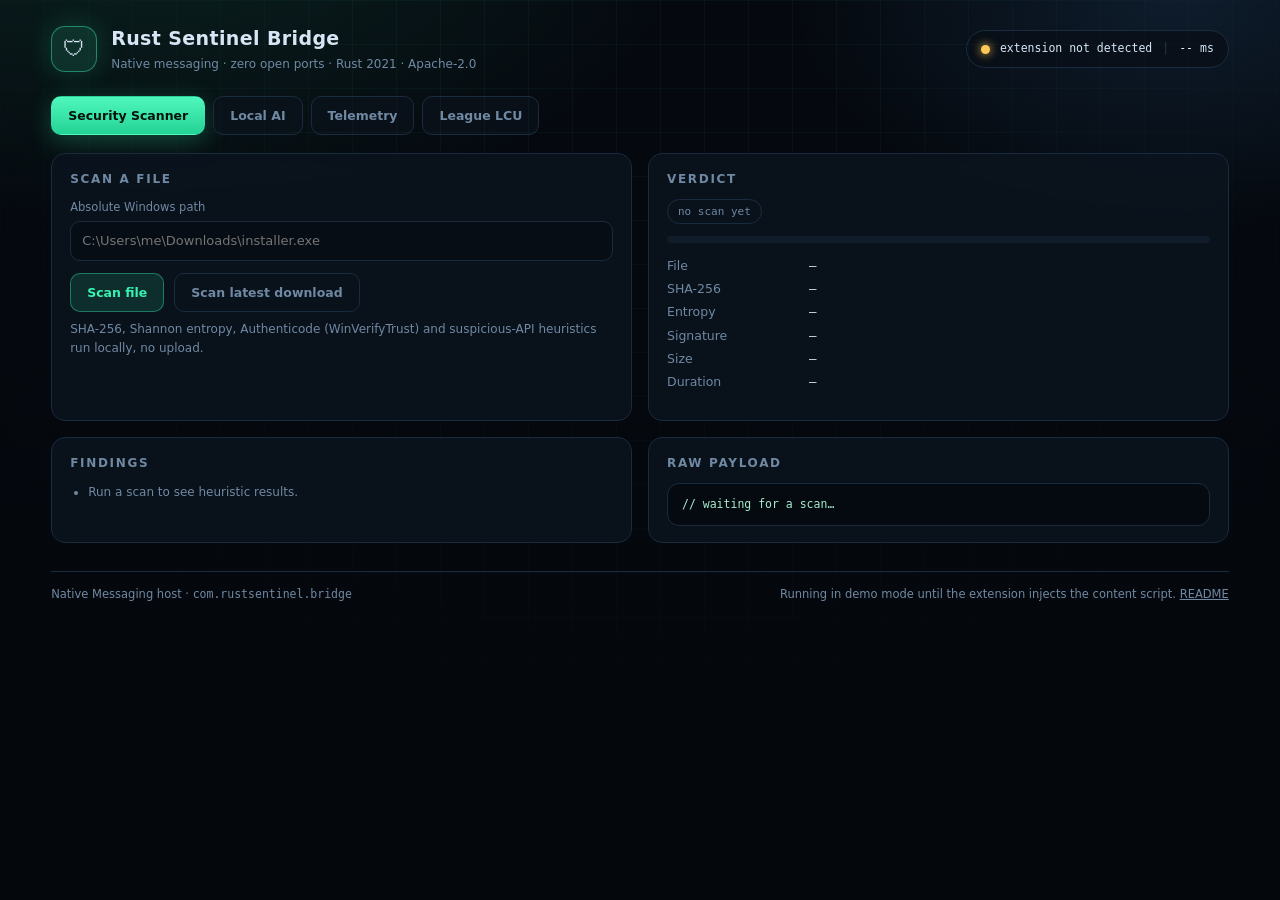
==== web-demo/index.html @ c1215b89 "Initial public release: Rust native messaging host, MV3 extension, web demo, docs, CI" ====
<!DOCTYPE html>
<html lang="en">
<head>
<meta charset="utf-8" />
<meta name="viewport" content="width=device-width, initial-scale=1" />
<title>Rust Sentinel Bridge · Live Demo</title>
<style>
:root {
  color-scheme: dark;
  --bg: #04070c;
  --panel: rgba(12, 20, 31, 0.82);
  --panel-solid: #0b131e;
  --line: #1b2b3f;
  --text: #d7e5f5;
  --muted: #7089a3;
  --accent: #38f2b0;
  --accent-dim: rgba(56, 242, 176, 0.12);
  --info: #4ea8ff;
  --danger: #ff5c7a;
  --warn: #ffc857;
  --mono: "Cascadia Mono", "JetBrains Mono", Consolas, monospace;
}

* { box-sizing: border-box; }

html, body { height: 100%; }

body {
  margin: 0;
  padding: 24px clamp(16px, 4vw, 56px) 56px;
  background:
    radial-gradient(900px 500px at 12% -8%, rgba(56, 242, 176, 0.10), transparent 60%),
    radial-gradient(700px 420px at 92% 0%, rgba(78, 168, 255, 0.12), transparent 55%),
    linear-gradient(180deg, #05090f 0%, var(--bg) 100%);
  color: var(--text);
  font: 14px/1.55 "Segoe UI", system-ui, -apple-system, sans-serif;
  min-height: 100%;
}

body::before {
  content: "";
  position: fixed;
  inset: 0;
  background-image:
    linear-gradient(rgba(56, 242, 176, 0.045) 1px, transparent 1px),
    linear-gradient(90deg, rgba(56, 242, 176, 0.045) 1px, transparent 1px);
  background-size: 44px 44px;
  pointer-events: none;
  mask-image: radial-gradient(circle at 50% 0%, #000 20%, transparent 78%);
}

header.top {
  display: flex;
  flex-wrap: wrap;
  gap: 18px;
  align-items: center;
  justify-content: space-between;
  margin-bottom: 22px;
}

.brand { display: flex; gap: 14px; align-items: center; }

.brand .sigil {
  width: 46px;
  height: 46px;
  border-radius: 14px;
  border: 1px solid rgba(56, 242, 176, 0.45);
  background: var(--accent-dim);
  display: grid;
  place-items: center;
  font-size: 22px;
  box-shadow: 0 0 28px rgba(56, 242, 176, 0.18);
}

h1 { margin: 0; font-size: 19px; letter-spacing: 0.02em; }
.brand p { margin: 2px 0 0; color: var(--muted); font-size: 12px; }

.status-bar {
  display: flex;
  gap: 10px;
  align-items: center;
  padding: 9px 14px;
  border: 1px solid var(--line);
  border-radius: 999px;
  background: rgba(8, 14, 22, 0.75);
  font-family: var(--mono);
  font-size: 11.5px;
}

.dot {
  width: 9px; height: 9px; border-radius: 50%;
  background: var(--danger);
  box-shadow: 0 0 10px currentColor;
  color: var(--danger);
}

.dot.online { background: var(--accent); color: var(--accent); }
.dot.waiting { background: var(--warn); color: var(--warn); }

.status-bar span.sep { color: #24384f; }

nav.tabs {
  display: flex;
  flex-wrap: wrap;
  gap: 8px;
  margin-bottom: 18px;
}

nav.tabs button {
  padding: 9px 16px;
  border-radius: 10px;
  border: 1px solid var(--line);
  background: rgba(10, 18, 28, 0.7);
  color: var(--muted);
  font: inherit;
  font-weight: 600;
  font-size: 12.5px;
  cursor: pointer;
  transition: all 140ms ease;
}

nav.tabs button:hover { color: var(--text); border-color: #2a4763; }

nav.tabs button[aria-selected="true"] {
  color: #04120c;
  background: linear-gradient(180deg, #4ff8bd, #24d295);
  border-color: transparent;
  box-shadow: 0 6px 24px rgba(56, 242, 176, 0.25);
}

main { position: relative; z-index: 1; }

section.panel { display: none; animation: fade 180ms ease-out; }
section.panel.active { display: block; }

@keyframes fade {
  from { opacity: 0; transform: translateY(6px); }
  to { opacity: 1; transform: none; }
}
.grid { display: grid; gap: 16px; }
.grid.two { grid-template-columns: repeat(auto-fit, minmax(320px, 1fr)); }
.grid.three { grid-template-columns: repeat(auto-fit, minmax(220px, 1fr)); }

.card {
  padding: 16px 18px;
  border: 1px solid var(--line);
  border-radius: 14px;
  background: var(--panel);
  backdrop-filter: blur(6px);
}

.card h2 {
  margin: 0 0 10px;
  font-size: 12px;
  letter-spacing: 0.14em;
  text-transform: uppercase;
  color: var(--muted);
  font-weight: 700;
}

.metric { font-family: var(--mono); font-size: 26px; color: var(--accent); }
.metric small { font-size: 12px; color: var(--muted); }

label { display: block; font-size: 11.5px; color: var(--muted); margin-bottom: 4px; }

input, textarea, select {
  width: 100%;
  padding: 9px 11px;
  border-radius: 10px;
  border: 1px solid var(--line);
  background: #070d15;
  color: var(--text);
  font: inherit;
  font-size: 13px;
  outline: none;
}

input:focus, textarea:focus, select:focus { border-color: var(--accent); }

textarea { resize: vertical; min-height: 92px; font-family: var(--mono); font-size: 12.5px; }

.row { display: flex; gap: 10px; flex-wrap: wrap; align-items: flex-end; }
.row > .grow { flex: 1 1 220px; }

button.act {
  padding: 9px 16px;
  border-radius: 10px;
  border: 1px solid rgba(56, 242, 176, 0.4);
  background: var(--accent-dim);
  color: var(--accent);
  font: inherit;
  font-weight: 600;
  font-size: 12.5px;
  cursor: pointer;
  white-space: nowrap;
  transition: all 140ms ease;
}

button.act:hover { background: rgba(56, 242, 176, 0.22); }
button.act:disabled { opacity: 0.45; cursor: not-allowed; }
button.act.ghost { border-color: var(--line); background: transparent; color: var(--muted); }
button.act.danger { border-color: rgba(255, 92, 122, 0.4); background: rgba(255, 92, 122, 0.1); color: var(--danger); }

.badge {
  display: inline-flex;
  align-items: center;
  gap: 6px;
  padding: 3px 10px;
  border-radius: 999px;
  font-family: var(--mono);
  font-size: 11px;
  border: 1px solid var(--line);
  color: var(--muted);
}

.badge.safe { border-color: rgba(56, 242, 176, 0.5); color: var(--accent); background: rgba(56, 242, 176, 0.08); }
.badge.warn { border-color: rgba(255, 200, 87, 0.5); color: var(--warn); background: rgba(255, 200, 87, 0.08); }
.badge.danger { border-color: rgba(255, 92, 122, 0.5); color: var(--danger); background: rgba(255, 92, 122, 0.08); }

pre.out {
  margin: 0;
  padding: 12px 14px;
  border-radius: 12px;
  border: 1px solid var(--line);
  background: #050a10;
  color: #a7eccd;
  font: 11.5px/1.5 var(--mono);
  max-height: 340px;
  overflow: auto;
  white-space: pre-wrap;
  word-break: break-word;
}

.kv { display: grid; grid-template-columns: 130px 1fr; gap: 4px 12px; font-size: 12.5px; }
.kv dt { color: var(--muted); }
.kv dd { margin: 0; font-family: var(--mono); word-break: break-all; }

table { width: 100%; border-collapse: collapse; font-size: 12px; }
th { text-align: left; color: var(--muted); font-weight: 600; font-size: 11px; text-transform: uppercase; letter-spacing: 0.08em; }
th, td { padding: 6px 8px; border-bottom: 1px solid rgba(27, 43, 63, 0.7); }
td.num { text-align: right; font-family: var(--mono); }

.bar { height: 7px; border-radius: 999px; background: #101c29; overflow: hidden; }
.bar > i { display: block; height: 100%; background: linear-gradient(90deg, #24d295, #4ea8ff); transition: width 280ms ease; }

canvas#cpuChart { width: 100%; height: 110px; display: block; }

ul.findings { margin: 0; padding-left: 18px; font-size: 12.5px; }
ul.findings li { margin-bottom: 3px; }

.hint { color: var(--muted); font-size: 12px; margin: 8px 0 0; }

footer.page {
  margin-top: 28px;
  padding-top: 14px;
  border-top: 1px solid var(--line);
  color: var(--muted);
  font-size: 11.5px;
  display: flex;
  justify-content: space-between;
  gap: 12px;
  flex-wrap: wrap;
}

footer.page a { color: var(--muted); }
</style>
</head>
<body>
<header class="top">
  <div class="brand">
    <div class="sigil">🛡</div>
    <div>
      <h1>Rust Sentinel Bridge</h1>
      <p>Native messaging · zero open ports · Rust 2021 · Apache-2.0</p>
    </div>
  </div>
  <div class="status-bar">
    <i class="dot waiting" id="statusDot"></i>
    <span id="statusText">waiting for extension…</span>
    <span class="sep">|</span>
    <span id="latencyText">-- ms</span>
  </div>
</header>

<nav class="tabs" role="tablist">
  <button role="tab" aria-selected="true" data-panel="security">Security Scanner</button>
  <button role="tab" aria-selected="false" data-panel="ollama">Local AI</button>
  <button role="tab" aria-selected="false" data-panel="telemetry">Telemetry</button>
  <button role="tab" aria-selected="false" data-panel="lcu">League LCU</button>
</nav>

<main>
  <section class="panel active" id="panel-security">
    <div class="grid two">
      <div class="card">
        <h2>Scan a file</h2>
        <div class="row">
          <div class="grow">
            <label for="scanPath">Absolute Windows path</label>
            <input id="scanPath" type="text" placeholder="C:\Users\me\Downloads\installer.exe" spellcheck="false" />
          </div>
        </div>
        <div class="row" style="margin-top:12px">
          <button class="act" id="scanPathBtn">Scan file</button>
          <button class="act ghost" id="scanDownloadBtn">Scan latest download</button>
        </div>
        <p class="hint">SHA-256, Shannon entropy, Authenticode (WinVerifyTrust) and suspicious-API heuristics run locally, no upload.</p>
      </div>

      <div class="card">
        <h2>Verdict</h2>
        <div id="verdict"><span class="badge">no scan yet</span></div>
        <div class="bar" style="margin:12px 0 10px"><i id="riskBar" style="width:0%"></i></div>
        <dl class="kv" id="verdictFacts">
          <dt>File</dt><dd id="factName">—</dd>
          <dt>SHA-256</dt><dd id="factHash">—</dd>
          <dt>Entropy</dt><dd id="factEntropy">—</dd>
          <dt>Signature</dt><dd id="factSignature">—</dd>
          <dt>Size</dt><dd id="factSize">—</dd>
          <dt>Duration</dt><dd id="factDuration">—</dd>
        </dl>
      </div>
    </div>

    <div class="grid two" style="margin-top:16px">
      <div class="card">
        <h2>Findings</h2>
        <ul class="findings" id="findings"><li class="hint">Run a scan to see heuristic results.</li></ul>
      </div>
      <div class="card">
        <h2>Raw payload</h2>
        <pre class="out" id="scanRaw">// waiting for a scan…</pre>
      </div>
    </div>
  </section>
  <section class="panel" id="panel-ollama">
    <div class="grid two">
      <div class="card">
        <h2>Local model</h2>
        <div class="row">
          <div class="grow">
            <label for="ollamaEndpoint">Loopback endpoint</label>
            <input id="ollamaEndpoint" type="text" value="http://127.0.0.1:11434" spellcheck="false" />
          </div>
          <button class="act ghost" id="ollamaRefresh">List models</button>
        </div>
        <div class="row" style="margin-top:12px">
          <div class="grow">
            <label for="ollamaModel">Model</label>
            <select id="ollamaModel"><option value="">— list models first —</option></select>
          </div>
        </div>
        <div class="row" style="margin-top:12px">
          <div class="grow">
            <label for="ollamaSystem">System prompt (optional)</label>
            <input id="ollamaSystem" type="text" value="You are a concise Rust security assistant." />
          </div>
        </div>
        <div class="row" style="margin-top:12px">
          <div class="grow">
            <label for="ollamaPrompt">Prompt</label>
            <textarea id="ollamaPrompt" spellcheck="false">Explain in 3 bullets why native messaging beats a localhost HTTP bridge for browser-to-desktop IPC.</textarea>
          </div>
        </div>
        <div class="row" style="margin-top:12px">
          <button class="act" id="ollamaSend">Stream answer</button>
          <span class="badge" id="ollamaStats">idle</span>
        </div>
        <p class="hint">Only <code>127.0.0.1</code>, <code>localhost</code> and <code>[::1]</code> are accepted — the adapter refuses to become an open proxy.</p>
      </div>

      <div class="card">
        <h2>Stream</h2>
        <pre class="out" id="ollamaOut">// no completion yet…</pre>
      </div>
    </div>
  </section>

  <section class="panel" id="panel-telemetry">
    <div class="row" style="margin-bottom:16px">
      <button class="act" id="teleSnapshot">Snapshot</button>
      <button class="act" id="teleStart">Start stream</button>
      <button class="act danger" id="teleStop">Stop</button>
      <span class="badge" id="teleState">idle</span>
    </div>

    <div class="grid three">
      <div class="card">
        <h2>CPU</h2>
        <div class="metric"><span id="cpuValue">—</span><small> %</small></div>
        <div class="bar" style="margin-top:10px"><i id="cpuBar" style="width:0%"></i></div>
        <canvas id="cpuChart" style="margin-top:12px"></canvas>
      </div>
      <div class="card">
        <h2>Memory</h2>
        <div class="metric"><span id="memValue">—</span><small> %</small></div>
        <div class="bar" style="margin-top:10px"><i id="memBar" style="width:0%"></i></div>
        <dl class="kv" style="margin-top:12px">
          <dt>Used</dt><dd id="memUsed">—</dd>
          <dt>Total</dt><dd id="memTotal">—</dd>
          <dt>Swap</dt><dd id="memSwap">—</dd>
        </dl>
      </div>
      <div class="card">
        <h2>Host</h2>
        <dl class="kv">
          <dt>Name</dt><dd id="hostName">—</dd>
          <dt>OS</dt><dd id="hostOs">—</dd>
          <dt>CPU</dt><dd id="hostCpu">—</dd>
          <dt>Cores</dt><dd id="hostCores">—</dd>
          <dt>Uptime</dt><dd id="hostUptime">—</dd>
          <dt>Processes</dt><dd id="hostProcs">—</dd>
        </dl>
      </div>
    </div>

    <div class="grid two" style="margin-top:16px">
      <div class="card">
        <h2>Top processes</h2>
        <table>
          <thead><tr><th>PID</th><th>Name</th><th>CPU</th><th>RAM</th></tr></thead>
          <tbody id="processRows"><tr><td colspan="4" class="hint">no sample yet</td></tr></tbody>
        </table>
      </div>
      <div class="card">
        <h2>Disks</h2>
        <table>
          <thead><tr><th>Mount</th><th>FS</th><th>Used</th><th>Free</th></tr></thead>
          <tbody id="diskRows"><tr><td colspan="4" class="hint">no sample yet</td></tr></tbody>
        </table>
      </div>
    </div>
  </section>

  <section class="panel" id="panel-lcu">
    <div class="row" style="margin-bottom:16px">
      <button class="act" id="lcuStatus">Read client status</button>
      <button class="act ghost" id="lcuChampSelect">Champion select</button>
      <button class="act" id="lcuSubscribe">Subscribe to events</button>
      <button class="act danger" id="lcuUnsubscribe">Stop</button>
    </div>

    <div class="grid two">
      <div class="card">
        <h2>Summoner</h2>
        <dl class="kv">
          <dt>Riot ID</dt><dd id="lcuName">—</dd>
          <dt>Level</dt><dd id="lcuLevel">—</dd>
          <dt>Phase</dt><dd id="lcuPhase">—</dd>
          <dt>Port</dt><dd id="lcuPort">—</dd>
          <dt>Lockfile</dt><dd id="lcuLockfile">—</dd>
          <dt>PID</dt><dd id="lcuPid">—</dd>
        </dl>
        <p class="hint">Credentials are read from the Riot Client <code>lockfile</code> and never leave the host process.</p>
      </div>
      <div class="card">
        <h2>Event log</h2>
        <pre class="out" id="lcuLog">// idle…</pre>
      </div>
    </div>
  </section>
</main>

<footer class="page">
  <span>Native Messaging host · <code>com.rustsentinel.bridge</code></span>
  <span>Running in demo mode until the extension injects the content script. <a href="../README.md">README</a></span>
</footer>

<script>
(() => {
  "use strict";

  const CHANNEL = "rust-sentinel-bridge";
  const pending = new Map();
  const $ = (id) => document.getElementById(id);

  function fmtBytes(bytes) {
    const value = Number(bytes);
    if (!Number.isFinite(value) || value <= 0) {
      return "0 B";
    }
    const units = ["B", "KB", "MB", "GB", "TB"];
    const power = Math.min(Math.floor(Math.log(value) / Math.log(1024)), units.length - 1);
    return `${(value / 1024 ** power).toFixed(power === 0 ? 0 : 1)} ${units[power]}`;
  }

  function fmtDuration(seconds) {
    const total = Math.max(0, Math.floor(Number(seconds) || 0));
    const days = Math.floor(total / 86400);
    const hours = Math.floor((total % 86400) / 3600);
    const minutes = Math.floor((total % 3600) / 60);
    return days > 0 ? `${days}d ${hours}h` : `${hours}h ${minutes}m`;
  }

  function setConnection(online, label) {
    const dot = $("statusDot");
    dot.className = `dot ${online ? "online" : "waiting"}`;
    $("statusText").textContent = label;
  }

  function setLatency(ms) {
    $("latencyText").textContent = `${Math.max(1, Math.round(ms))} ms`;
  }

  function recordLatency(startedAt) {
    if (typeof startedAt === "number") {
      setLatency(performance.now() - startedAt);
    }
  }

  function request(adapter, action, payload = {}, handlers = {}) {
    const id = crypto.randomUUID();
    pending.set(id, { ...handlers, startedAt: performance.now() });
    window.postMessage(
      { channel: CHANNEL, direction: "to-extension", message: { id, adapter, action, payload } },
      "*"
    );
    return id;
  }

  function dispatch(frame) {
    const entry = pending.get(frame.id);

    if (!entry) {
      if (frame.event === "STREAM" && streamSinks.has(frame.adapter)) {
        streamSinks.get(frame.adapter)(frame.data || {});
        return;
      }
      if (frame.event === "STATUS" && frame.data && frame.data.connected !== undefined) {
        setConnection(Boolean(frame.data.connected), frame.data.message || "bridge");
      }
      return;
    }

    switch (frame.event) {
      case "STATUS":
        if (entry.onStatus) {
          entry.onStatus(frame.data || {});
        }
        break;
      case "STREAM":
        if (entry.onStream) {
          entry.onStream(frame.data || {});
        }
        break;
      case "RESULT":
        pending.delete(frame.id);
        recordLatency(entry.startedAt);
        if (entry.onResult) {
          entry.onResult(frame.data || {});
        }
        break;
      case "ERROR":
        pending.delete(frame.id);
        if (entry.onError) {
          entry.onError(frame.data || {});
        }
        break;
      default:
        break;
    }
  }

  window.addEventListener("message", (event) => {
    if (event.source !== window) {
      return;
    }
    const message = event.data;
    if (!message || message.channel !== CHANNEL || message.direction !== "to-page") {
      return;
    }
    if (message.frame) {
      dispatch(message.frame);
    }
  });

  function ping(quiet) {
    const startedAt = performance.now();
    request(
      "core",
      "PING",
      { from: "web-demo" },
      {
        onResult(data) {
          setLatency(performance.now() - startedAt);
          setConnection(true, "bridge online");
          if (!quiet) {
            console.info("[bridge] ping", data);
          }
        },
        onError(error) {
          setConnection(false, error.code || "bridge error");
        }
      }
    );
  }

  for (const tab of document.querySelectorAll("nav.tabs [data-panel]")) {
    tab.addEventListener("click", () => {
      for (const other of document.querySelectorAll("nav.tabs [data-panel]")) {
        other.setAttribute("aria-selected", String(other === tab));
      }
      for (const panel of document.querySelectorAll("section.panel")) {
        panel.classList.toggle("active", panel.id === `panel-${tab.dataset.panel}`);
      }
    });
  }

  function stdout(element, text) {
    element.textContent = text;
    element.scrollTop = element.scrollHeight;
  }

  const RISK_CLASS = { SAFE: "safe", UNSIGNED_WARNING: "warn", HIGH_RISK: "danger" };

  function renderScan(report) {
    const risk = report.riskLevel || "SAFE";
    const badgeClass = RISK_CLASS[risk] || "";
    $("verdict").innerHTML = "";

    const badge = document.createElement("span");
    badge.className = `badge ${badgeClass}`;
    badge.textContent = `${risk} · ${report.riskScore ?? 0}/100`;
    $("verdict").appendChild(badge);

    $("riskBar").style.width = `${Math.min(100, Number(report.riskScore) || 0)}%`;
    $("factName").textContent = report.fileName || report.path || "—";
    $("factHash").textContent = report.sha256 || "—";
    $("factEntropy").textContent =
      report.entropy === undefined ? "—" : `${report.entropy} bits/byte`;
    $("factSignature").textContent = report.signature
      ? `${report.signature.status} (${report.signature.winVerifyTrustCode})`
      : "—";
    $("factSize").textContent =
      report.sizeBytes === undefined
        ? "—"
        : `${fmtBytes(report.sizeBytes)} · .${report.extension || "?"}${report.isPortableExecutable ? " · PE" : ""}`;
    $("factDuration").textContent =
      report.durationMs === undefined ? "—" : `${report.durationMs} ms`;

    const findings = $("findings");
    findings.innerHTML = "";
    const items = Array.isArray(report.findings) ? report.findings.slice() : [];
    if (report.recommendation) {
      items.push(`Recommendation: ${report.recommendation}`);
    }
    for (const line of items) {
      const li = document.createElement("li");
      li.textContent = line;
      findings.appendChild(li);
    }
    if (items.length === 0) {
      findings.innerHTML = "<li class=\"hint\">No findings reported.</li>";
    }

    stdout($("scanRaw"), JSON.stringify(report, null, 2));
  }

  function scanFailure(error) {
    $("verdict").innerHTML = `<span class="badge danger">${error.code || "ERROR"}</span>`;
    $("riskBar").style.width = "0%";
    stdout($("scanRaw"), `${error.code || "ERROR"}: ${error.message || "unknown failure"}`);
  }

  $("scanPathBtn").addEventListener("click", () => {
    const path = $("scanPath").value.trim();
    if (!path) {
      stdout($("scanRaw"), "Provide an absolute path, for example C:\\Users\\me\\Downloads\\setup.exe");
      return;
    }
    stdout($("scanRaw"), `scanning ${path} …`);
    request(
      "security_scanner",
      "SCAN_FILE",
      { path },
      {
        onStatus: (data) =>
          stdout(
            $("scanRaw"),
            `$ ${data.message || "working"}\n${JSON.stringify(
              Object.fromEntries(Object.entries(data).filter(([key]) => key !== "message")),
              null,
              2
            )}`
          ),
        onResult: renderScan,
        onError: scanFailure
      }
    );
  });

  $("scanDownloadBtn").addEventListener("click", () => {
    stdout($("scanRaw"), "locating the newest file in Downloads …");
    request("security_scanner", "SCAN_DOWNLOADS_LATEST", {}, {
      onStatus: (data) => stdout($("scanRaw"), `$ ${data.message || "working"}`),
      onResult: renderScan,
      onError: scanFailure
    });
  });

  const streamSinks = new Map();

  // ---------------------------------------------------------------- Ollama --

  let completion = "";

  $("ollamaRefresh").addEventListener("click", () => {
    const endpoint = $("ollamaEndpoint").value.trim();
    stdout($("ollamaOut"), `GET ${endpoint}/api/tags …`);
    request(
      "ollama_bridge",
      "LIST_MODELS",
      { endpoint },
      {
        onResult(data) {
          const select = $("ollamaModel");
          select.innerHTML = "";
          const models = Array.isArray(data.models) ? data.models : [];
          if (models.length === 0) {
            const option = document.createElement("option");
            option.value = "";
            option.textContent = "— no models pulled —";
            select.appendChild(option);
          }
          for (const model of models) {
            const option = document.createElement("option");
            option.value = model.name;
            option.textContent = `${model.name} · ${model.parameterSize || "?"} · ${model.quantization || "?"}`;
            select.appendChild(option);
          }
          stdout(
            $("ollamaOut"),
            `reachable: ${data.reachable}\nmodels: ${data.count}\n\n${JSON.stringify(models, null, 2)}`
          );
          $("ollamaStats").textContent = `${data.count} model(s)`;
        },
        onError(error) {
          stdout($("ollamaOut"), `${error.code}: ${error.message}`);
          $("ollamaStats").textContent = "error";
        }
      }
    );
  });

  $("ollamaSend").addEventListener("click", () => {
    const model = $("ollamaModel").value;
    const prompt = $("ollamaPrompt").value.trim();
    if (!model) {
      stdout($("ollamaOut"), "Pick a model first (List models).");
      return;
    }
    if (!prompt) {
      stdout($("ollamaOut"), "Write a prompt first.");
      return;
    }

    completion = "";
    const startedAt = performance.now();
    let chunks = 0;
    stdout($("ollamaOut"), "");
    $("ollamaStats").textContent = "streaming…";

    request(
      "ollama_bridge",
      "CHAT_STREAM",
      {
        endpoint: $("ollamaEndpoint").value.trim(),
        model,
        prompt,
        system: $("ollamaSystem").value.trim() || undefined
      },
      {
        onStream(data) {
          chunks += 1;
          completion += data.content || "";
          stdout($("ollamaOut"), completion);
          $("ollamaStats").textContent = `${chunks} chunk(s) · ${Math.round(performance.now() - startedAt)} ms`;
        },
        onResult(data) {
          completion = data.content || completion;
          stdout($("ollamaOut"), completion || "(empty answer)");
          const tokens = data.evalCount ? ` · ${data.evalCount} tokens` : "";
          $("ollamaStats").textContent = `done · ${chunks} chunk(s)${tokens} · ${Math.round(performance.now() - startedAt)} ms`;
        },
        onError(error) {
          stdout($("ollamaOut"), `${error.code}: ${error.message}`);
          $("ollamaStats").textContent = "error";
        }
      }
    );
  });

  // ------------------------------------------------------------- Telemetry --

  const cpuHistory = [];

  function drawCpuChart() {
    const canvas = $("cpuChart");
    const ratio = window.devicePixelRatio || 1;
    const width = canvas.clientWidth || 240;
    const height = canvas.clientHeight || 110;
    if (canvas.width !== Math.floor(width * ratio) || canvas.height !== Math.floor(height * ratio)) {
      canvas.width = Math.floor(width * ratio);
      canvas.height = Math.floor(height * ratio);
    }

    const context = canvas.getContext("2d");
    context.setTransform(ratio, 0, 0, ratio, 0, 0);
    context.clearRect(0, 0, width, height);

    context.strokeStyle = "rgba(78, 168, 255, 0.18)";
    context.lineWidth = 1;
    for (let line = 1; line < 4; line += 1) {
      const y = (height / 4) * line;
      context.beginPath();
      context.moveTo(0, y);
      context.lineTo(width, y);
      context.stroke();
    }

    if (cpuHistory.length < 2) {
      return;
    }

    const step = width / Math.max(1, cpuHistory.length - 1);
    context.beginPath();
    cpuHistory.forEach((value, index) => {
      const x = index * step;
      const y = height - (Math.min(100, Math.max(0, value)) / 100) * height;
      if (index === 0) {
        context.moveTo(x, y);
      } else {
        context.lineTo(x, y);
      }
    });
    context.strokeStyle = "#38f2b0";
    context.lineWidth = 2;
    context.stroke();

    context.lineTo(width, height);
    context.lineTo(0, height);
    context.closePath();
    const gradient = context.createLinearGradient(0, 0, 0, height);
    gradient.addColorStop(0, "rgba(56, 242, 176, 0.35)");
    gradient.addColorStop(1, "rgba(56, 242, 176, 0.02)");
    context.fillStyle = gradient;
    context.fill();
  }

  function renderSnapshot(snapshot) {
    const cpu = snapshot.cpu || {};
    const memory = snapshot.memory || {};
    const host = snapshot.host || {};

    $("cpuValue").textContent = cpu.usagePercent ?? "—";
    $("cpuBar").style.width = `${Math.min(100, Number(cpu.usagePercent) || 0)}%`;
    cpuHistory.push(Number(cpu.usagePercent) || 0);
    while (cpuHistory.length > 60) {
      cpuHistory.shift();
    }
    drawCpuChart();

    $("memValue").textContent = memory.usagePercent ?? "—";
    $("memBar").style.width = `${Math.min(100, Number(memory.usagePercent) || 0)}%`;
    $("memUsed").textContent = fmtBytes(memory.usedBytes);
    $("memTotal").textContent = fmtBytes(memory.totalBytes);
    $("memSwap").textContent = `${fmtBytes(memory.swapUsedBytes)} / ${fmtBytes(memory.swapTotalBytes)}`;

    $("hostName").textContent = host.name || "—";
    $("hostOs").textContent = `${host.osName || "?"} ${host.osVersion || ""}`.trim();
    $("hostCpu").textContent = host.cpuBrand || "—";
    $("hostCores").textContent = `${host.physicalCores || 0} physical / ${host.logicalCores || 0} logical`;
    $("hostUptime").textContent = fmtDuration(snapshot.uptimeSeconds);
    $("hostProcs").textContent = snapshot.processCount ?? "—";

    const processRows = $("processRows");
    processRows.innerHTML = "";
    for (const process of snapshot.topCpuProcesses || []) {
      const row = document.createElement("tr");
      row.innerHTML = `<td class="num">${process.pid}</td><td>${process.name}</td><td class="num">${process.cpuPercent}%</td><td class="num">${fmtBytes(process.memoryBytes)}</td>`;
      processRows.appendChild(row);
    }
    if (!processRows.children.length) {
      processRows.innerHTML = '<tr><td colspan="4" class="hint">process list not requested</td></tr>';
    }

    const diskRows = $("diskRows");
    diskRows.innerHTML = "";
    for (const disk of snapshot.disks || []) {
      const row = document.createElement("tr");
      row.innerHTML = `<td>${disk.mountPoint}</td><td>${disk.fileSystem}</td><td class="num">${fmtBytes(disk.usedBytes)} (${disk.usagePercent}%)</td><td class="num">${fmtBytes(disk.availableBytes)}</td>`;
      diskRows.appendChild(row);
    }
    if (!diskRows.children.length) {
      diskRows.innerHTML = '<tr><td colspan="4" class="hint">no disks reported</td></tr>';
    }
  }

  function telemetryError(error) {
    $("teleState").textContent = error.code || "error";
    $("teleState").className = "badge danger";
  }

  $("teleSnapshot").addEventListener("click", () => {
    $("teleState").textContent = "sampling…";
    $("teleState").className = "badge";
    request("system_monitor", "GET_SNAPSHOT", {}, {
      onResult(data) {
        renderSnapshot(data);
        $("teleState").textContent = "snapshot";
        $("teleState").className = "badge safe";
      },
      onError: telemetryError
    });
  });

  $("teleStart").addEventListener("click", () => {
    $("teleState").textContent = "streaming";
    $("teleState").className = "badge safe";
    streamSinks.set("system_monitor", renderSnapshot);
    request("system_monitor", "START_TELEMETRY", { intervalMs: 1000 }, { onError: telemetryError });
  });

  $("teleStop").addEventListener("click", () => {
    streamSinks.delete("system_monitor");
    request("system_monitor", "STOP_TELEMETRY", {}, {
      onResult() {
        $("teleState").textContent = "idle";
        $("teleState").className = "badge";
      },
      onError: telemetryError
    });
  });

  // ------------------------------------------------------------------- LCU --

  function lcuLog(line) {
    const element = $("lcuLog");
    const stamp = new Date().toLocaleTimeString();
    stdout(element, `${element.textContent === "// idle…" ? "" : `${element.textContent}\n`}[${stamp}] ${line}`);
  }

  function lcuError(error) {
    lcuLog(`${error.code || "ERROR"}: ${error.message || ""}`);
  }

  $("lcuStatus").addEventListener("click", () => {
    lcuLog("reading lockfile + summoner …");
    request("lol_lcu", "GET_STATUS", {}, {
      onResult(data) {
        const summoner = data.summoner || {};
        const riotId = [summoner.gameName, summoner.tagLine].filter(Boolean).join("#");
        $("lcuName").textContent = summoner.displayName || riotId || "—";
        $("lcuLevel").textContent = summoner.summonerLevel ?? "—";
        $("lcuPhase").textContent = data.gameflowPhase ?? "—";
        $("lcuPort").textContent = data.port ?? "—";
        $("lcuLockfile").textContent = data.lockfile ?? "—";
        $("lcuPid").textContent = data.processId ?? "—";
        lcuLog(`connected on ${data.baseUrl || "?"} · phase ${data.gameflowPhase}`);
      },
      onError: lcuError
    });
  });

  $("lcuChampSelect").addEventListener("click", () => {
    request("lol_lcu", "GET_CHAMP_SELECT", {}, {
      onResult(data) {
        lcuLog(data.inChampSelect ? `champion select: ${JSON.stringify(data.session).slice(0, 400)}` : data.reason || "not in champion select");
      },
      onError: lcuError
    });
  });

  $("lcuSubscribe").addEventListener("click", () => {
    streamSinks.set("lol_lcu", (event) => {
      const payload = event.payload === undefined ? "" : ` ${JSON.stringify(event.payload).slice(0, 500)}`;
      lcuLog(`#${event.sequence} ${event.event}${payload}`);
    });
    request("lol_lcu", "SUBSCRIBE_CHAMP_SELECT", {}, {
      onStatus: (data) => lcuLog(data.message || "subscribing"),
      onResult(data) {
        if (data.streaming) {
          lcuLog(`subscribed to ${data.event} (retry ${data.reconnectDelayMs} ms)`);
        }
      },
      onError: lcuError
    });
  });

  $("lcuUnsubscribe").addEventListener("click", () => {
    streamSinks.delete("lol_lcu");
    request("lol_lcu", "STOP_SUBSCRIPTION", {}, {
      onResult: () => lcuLog("subscription stopped"),
      onError: lcuError
    });
  });

  // -------------------------------------------------------------- bootstrap --

  window.addEventListener("resize", drawCpuChart);

  ping(false);
  setInterval(() => ping(true), 5000);

  if (!window.chrome || !window.chrome.runtime || !window.chrome.runtime.id) {
    setConnection(false, "extension not detected");
  }
})();
</script>


</body>
</html>
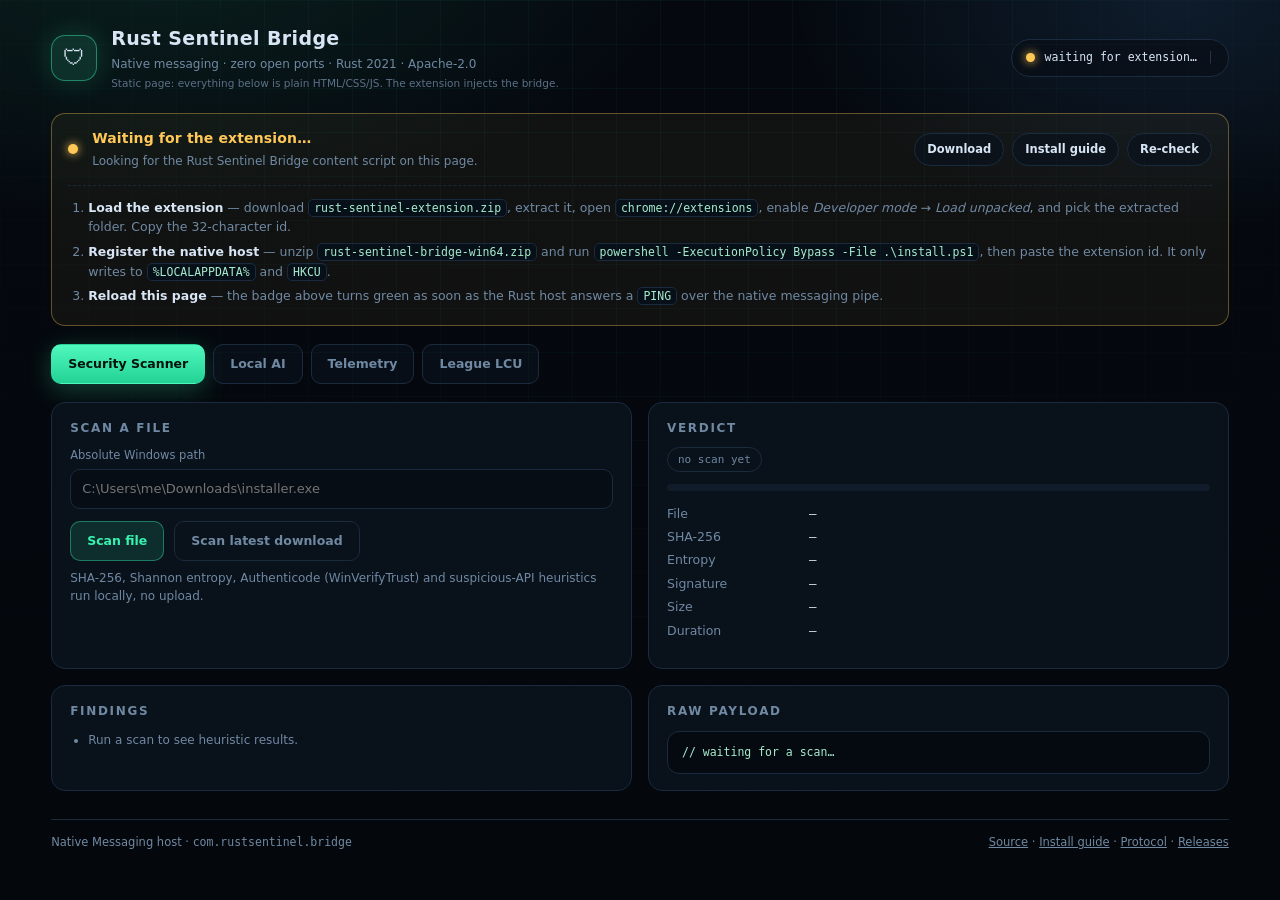
==== commit d08cca57: "feat: zero-friction releases, one-shot installer, live demo status and README overhaul - release.yml" ====
--- a/web-demo/index.html
+++ b/web-demo/index.html
@@ -74,6 +74,7 @@
 
 h1 { margin: 0; font-size: 19px; letter-spacing: 0.02em; }
 .brand p { margin: 2px 0 0; color: var(--muted); font-size: 12px; }
+.brand p.sub { margin-top: 1px; font-size: 10.5px; color: #5b7089; }
 
 .status-bar {
   display: flex;
@@ -98,6 +99,83 @@
 .dot.waiting { background: var(--warn); color: var(--warn); }
 
 .status-bar span.sep { color: #24384f; }
+
+.connect {
+  display: grid;
+  grid-template-columns: auto minmax(220px, 1fr) auto;
+  gap: 6px 14px;
+  align-items: center;
+  padding: 14px 16px;
+  margin-bottom: 18px;
+  border: 1px solid var(--line);
+  border-radius: 14px;
+  background: rgba(8, 14, 22, 0.72);
+  transition: border-color 160ms ease, background 160ms ease;
+}
+
+.connect .dot { width: 10px; height: 10px; }
+
+.connect h2 { margin: 0; font-size: 14px; font-weight: 700; letter-spacing: 0.01em; }
+.connect p { margin: 2px 0 0; color: var(--muted); font-size: 12px; }
+
+.connect.waiting { border-color: rgba(255, 200, 87, 0.35); background: rgba(255, 200, 87, 0.05); }
+.connect.waiting h2 { color: var(--warn); }
+.connect.online { border-color: rgba(56, 242, 176, 0.45); background: rgba(56, 242, 176, 0.06); }
+.connect.online h2 { color: var(--accent); }
+.connect.offline { border-color: rgba(255, 92, 122, 0.4); background: rgba(255, 92, 122, 0.05); }
+.connect.offline h2 { color: var(--danger); }
+
+.connect .actions { display: flex; gap: 8px; flex-wrap: wrap; justify-content: flex-end; }
+
+.pill {
+  display: inline-flex;
+  align-items: center;
+  gap: 6px;
+  padding: 7px 12px;
+  border-radius: 999px;
+  border: 1px solid var(--line);
+  background: rgba(10, 18, 28, 0.8);
+  color: var(--text);
+  font-size: 11.5px;
+  font-weight: 600;
+  font-family: inherit;
+  cursor: pointer;
+  text-decoration: none;
+  white-space: nowrap;
+  transition: all 140ms ease;
+}
+
+.pill:hover { border-color: var(--accent); color: var(--accent); }
+
+#connectSteps {
+  grid-column: 1 / -1;
+  margin-top: 8px;
+  padding-top: 12px;
+  border-top: 1px dashed rgba(27, 43, 63, 0.9);
+  color: var(--muted);
+  font-size: 12.5px;
+}
+
+#connectSteps[hidden] { display: none; }
+
+#connectSteps ol { margin: 0; padding-left: 20px; }
+#connectSteps li { margin-bottom: 5px; }
+#connectSteps strong { color: var(--text); }
+#connectSteps code {
+  padding: 1px 5px;
+  border-radius: 5px;
+  background: #071019;
+  border: 1px solid var(--line);
+  font-family: var(--mono);
+  font-size: 11.5px;
+  color: #a7eccd;
+}
+
+
+@media (max-width: 760px) {
+  .connect { grid-template-columns: auto 1fr; }
+  .connect .actions { grid-column: 1 / -1; justify-content: flex-start; }
+}
 
 nav.tabs {
   display: flex;
@@ -272,6 +350,7 @@
     <div>
       <h1>Rust Sentinel Bridge</h1>
       <p>Native messaging · zero open ports · Rust 2021 · Apache-2.0</p>
+      <p class="sub">Static page: everything below is plain HTML/CSS/JS. The extension injects the bridge.</p>
     </div>
   </div>
   <div class="status-bar">
@@ -281,6 +360,26 @@
     <span id="latencyText">-- ms</span>
   </div>
 </header>
+
+<section class="connect waiting" id="connectBanner" aria-live="polite">
+  <i class="dot waiting" id="connectDot"></i>
+  <div>
+    <h2 id="connectTitle">Waiting for the extension…</h2>
+    <p id="connectDetail">Looking for the Rust Sentinel Bridge content script on this page.</p>
+  </div>
+  <div class="actions">
+    <a class="pill" href="https://github.com/sovith3/rust-sentinel-bridge/releases/latest">Download</a>
+    <a class="pill" href="https://github.com/sovith3/rust-sentinel-bridge#quick-start">Install guide</a>
+    <button class="pill" id="connectRetry" type="button">Re-check</button>
+  </div>
+  <div id="connectSteps">
+    <ol>
+      <li><strong>Load the extension</strong> — download <code>rust-sentinel-extension.zip</code>, extract it, open <code>chrome://extensions</code>, enable <em>Developer mode</em> → <em>Load unpacked</em>, and pick the extracted folder. Copy the 32-character id.</li>
+      <li><strong>Register the native host</strong> — unzip <code>rust-sentinel-bridge-win64.zip</code> and run <code>powershell -ExecutionPolicy Bypass -File .\install.ps1</code>, then paste the extension id. It only writes to <code>%LOCALAPPDATA%</code> and <code>HKCU</code>.</li>
+      <li><strong>Reload this page</strong> — the badge above turns green as soon as the Rust host answers a <code>PING</code> over the native messaging pipe.</li>
+    </ol>
+  </div>
+</section>
 
 <nav class="tabs" role="tablist">
   <button role="tab" aria-selected="true" data-panel="security">Security Scanner</button>
@@ -463,7 +562,12 @@
 
 <footer class="page">
   <span>Native Messaging host · <code>com.rustsentinel.bridge</code></span>
-  <span>Running in demo mode until the extension injects the content script. <a href="../README.md">README</a></span>
+  <span>
+    <a href="https://github.com/sovith3/rust-sentinel-bridge">Source</a> ·
+    <a href="https://github.com/sovith3/rust-sentinel-bridge#quick-start">Install guide</a> ·
+    <a href="https://github.com/sovith3/rust-sentinel-bridge/blob/main/docs/PROTOCOL.md">Protocol</a> ·
+    <a href="https://github.com/sovith3/rust-sentinel-bridge/releases/latest">Releases</a>
+  </span>
 </footer>
 
 <script>
@@ -492,10 +596,42 @@
     return days > 0 ? `${days}d ${hours}h` : `${hours}h ${minutes}m`;
   }
 
-  function setConnection(online, label) {
-    const dot = $("statusDot");
-    dot.className = `dot ${online ? "online" : "waiting"}`;
-    $("statusText").textContent = label;
+  const CONNECT_TITLES = {
+    waiting: "Waiting for the extension…",
+    online: "Bridge Connected",
+    "host-offline": "Extension loaded · native host offline",
+    offline: "Extension Not Detected"
+  };
+
+  const CONNECT_LABELS = {
+    waiting: "waiting for extension…",
+    online: "bridge connected",
+    "host-offline": "native host offline",
+    offline: "extension not detected"
+  };
+
+  /** True as soon as the content script forwards anything to this page. */
+  let extensionSeen = false;
+
+  /** state: "waiting" | "online" | "host-offline" | "offline" */
+  function setBridgeState(state, detail) {
+    const tone = state === "online" ? "online" : state === "waiting" ? "waiting" : "offline";
+    const dotTone = tone === "online" ? "online" : tone === "waiting" ? "waiting" : "";
+
+    $("statusDot").className = `dot ${dotTone}`.trim();
+    $("statusText").textContent = CONNECT_LABELS[state] || state;
+    $("latencyText").hidden = tone !== "online";
+
+    const banner = $("connectBanner");
+    if (!banner) {
+      return;
+    }
+
+    banner.className = `connect ${tone}`;
+    $("connectDot").className = `dot ${dotTone}`.trim();
+    $("connectTitle").textContent = CONNECT_TITLES[state] || state;
+    $("connectDetail").textContent = detail || "No detail available.";
+    $("connectSteps").hidden = tone === "online";
   }
 
   function setLatency(ms) {
@@ -511,6 +647,8 @@
   function request(adapter, action, payload = {}, handlers = {}) {
     const id = crypto.randomUUID();
     pending.set(id, { ...handlers, startedAt: performance.now() });
+    // Nothing answers when the extension is absent; drop stale entries eventually.
+    setTimeout(() => pending.delete(id), 600000);
     window.postMessage(
       { channel: CHANNEL, direction: "to-extension", message: { id, adapter, action, payload } },
       "*"
@@ -526,8 +664,35 @@
         streamSinks.get(frame.adapter)(frame.data || {});
         return;
       }
-      if (frame.event === "STATUS" && frame.data && frame.data.connected !== undefined) {
-        setConnection(Boolean(frame.data.connected), frame.data.message || "bridge");
+      if (frame.id === "bridge-status") {
+        const data = frame.data || {};
+        const code = typeof data.code === "string" ? data.code : "";
+        if (frame.event === "ERROR") {
+          if (code.indexOf("NATIVE_") === 0) {
+            setBridgeState(
+              "host-offline",
+              `${code}: ${data.message || "the native host pipe is closed"}${data.hint ? ` · ${data.hint}` : ""}`
+            );
+          } else if (code === "EXTENSION_DISCONNECTED") {
+            setBridgeState("offline", "The extension was reloaded or updated. Refresh this page to reconnect.");
+          }
+          return;
+        }
+        if (frame.event === "STATUS") {
+          if (data.connected === false) {
+            if (/connecting/i.test(data.message || "")) {
+              setBridgeState("waiting", data.message);
+            } else {
+              setBridgeState(
+                "host-offline",
+                data.hint || data.message || "connectNative() failed: the host manifest is missing or its extension id differs."
+              );
+            }
+          } else {
+            // STATUS frames only come from a live background worker.
+            setBridgeState("online", data.message || "Native host connected over stdin/stdout.");
+          }
+        }
       }
       return;
     }
@@ -569,6 +734,7 @@
     if (!message || message.channel !== CHANNEL || message.direction !== "to-page") {
       return;
     }
+    extensionSeen = true;
     if (message.frame) {
       dispatch(message.frame);
     }
@@ -582,14 +748,24 @@
       { from: "web-demo" },
       {
         onResult(data) {
-          setLatency(performance.now() - startedAt);
-          setConnection(true, "bridge online");
+          const elapsed = Math.max(1, Math.round(performance.now() - startedAt));
+          setLatency(elapsed);
+          const adapters = Array.isArray(data.adapters) ? data.adapters.length : 0;
+          const version = data.version ? `v${data.version} ` : "";
+          setBridgeState(
+            "online",
+            `Native host ${version}answered in ${elapsed} ms${adapters ? ` · ${adapters} adapters live` : ""}.`
+          );
           if (!quiet) {
             console.info("[bridge] ping", data);
           }
         },
         onError(error) {
-          setConnection(false, error.code || "bridge error");
+          if (extensionSeen) {
+            setBridgeState("host-offline", `${error.code || "ERROR"}: ${error.message || "no answer from the host"}`);
+          } else {
+            setBridgeState("offline", `${error.code || "ERROR"}: ${error.message || "no answer"}`);
+          }
         }
       }
     );
@@ -999,12 +1175,26 @@
 
   window.addEventListener("resize", drawCpuChart);
 
+  $("connectRetry").addEventListener("click", () => {
+    setBridgeState("waiting", "Re-sending PING over the native messaging channel…");
+    ping(false);
+  });
+
+  setBridgeState("waiting", "Looking for the Rust Sentinel Bridge content script on this page.");
+
   ping(false);
   setInterval(() => ping(true), 5000);
 
-  if (!window.chrome || !window.chrome.runtime || !window.chrome.runtime.id) {
-    setConnection(false, "extension not detected");
-  }
+  // No frame of any kind within 4 s means the content script never ran here:
+  // the extension is missing, disabled, or has no match for this origin.
+  setTimeout(() => {
+    if (!extensionSeen) {
+      setBridgeState(
+        "offline",
+        "No handshake on the rust-sentinel-bridge channel after 4 s. Install the extension, enable it for this origin, then reload."
+      );
+    }
+  }, 4000);
 })();
 </script>
 
